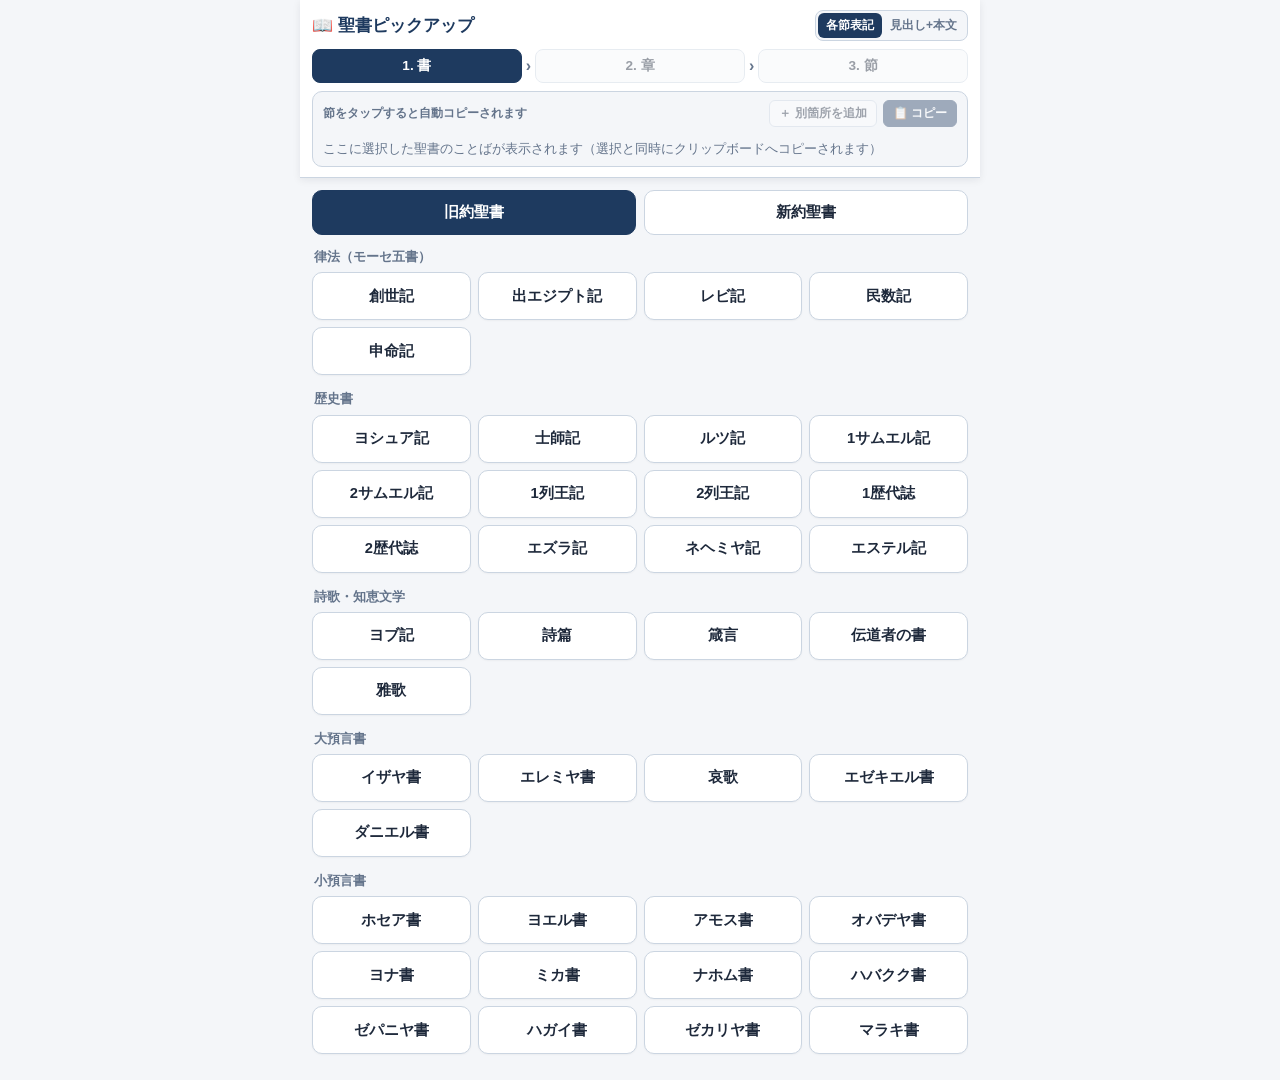
==== bpup/index.html @ 84efe38f "Add files via upload" ====
<!DOCTYPE html>
<html lang="ja">
<head>
  <meta charset="UTF-8">
  <meta name="viewport" content="width=device-width, initial-scale=1.0, maximum-scale=1.0, user-scalable=no, viewport-fit=cover">
  <meta name="theme-color" content="#1e3a5f">
  <meta name="apple-mobile-web-app-capable" content="yes">
  <meta name="apple-mobile-web-app-status-bar-style" content="black-translucent">
  <meta name="apple-mobile-web-app-title" content="聖書ピックアップ">
  <title>聖書箇所ピックアップ</title>
  <link rel="manifest" href="./manifest.json">
  <link rel="icon" type="image/svg+xml" href="./icon.svg">
  <link rel="apple-touch-icon" href="./icon-192.png">
  <link rel="stylesheet" href="./style.css">
</head>
<body>
  <div class="app-shell">
    <!-- 固定ヘッダー＆コピー済みプレビュー領域 -->
    <header class="top-panel">
      <div class="header-row">
        <h1 class="app-title">📖 聖書ピックアップ</h1>
        <div class="format-toggle" role="group" aria-label="コピー形式">
          <button type="button" id="fmtPerVerse" class="fmt-btn active">各節表記</button>
          <button type="button" id="fmtHeader" class="fmt-btn">見出し+本文</button>
        </div>
      </div>

      <!-- パンくずナビゲーション（タップで階層移動） -->
      <nav class="breadcrumb-bar" aria-label="選択ステップ">
        <button type="button" id="navBook" class="crumb active">1. 書</button>
        <span class="crumb-sep">›</span>
        <button type="button" id="navChapter" class="crumb" disabled>2. 章</button>
        <span class="crumb-sep">›</span>
        <button type="button" id="navVerse" class="crumb" disabled>3. 節</button>
      </nav>

      <!-- コピー状態＆プレビューカード -->
      <div class="copy-card" id="copyCard">
        <div class="copy-card-header">
          <span class="copy-badge" id="copyBadge">節をタップすると自動コピーされます</span>
          <div class="copy-actions">
            <button type="button" id="btnKeepPassage" class="action-chip" disabled>＋ 別箇所を追加</button>
            <button type="button" id="btnClearAll" class="action-chip sub" hidden>クリア</button>
            <button type="button" id="btnManualCopy" class="action-chip primary" disabled>📋 コピー</button>
          </div>
        </div>
        <div id="keptList" class="kept-list" hidden></div>
        <div id="previewBox" class="preview-box empty">ここに選択した聖書のことばが表示されます（選択と同時にクリップボードへコピーされます）</div>
      </div>
    </header>

    <!-- メイン選択エリア -->
    <main class="main-content" id="mainContent">
      <!-- STEP 1: 書名選択 -->
      <section id="stepBook" class="step-view">
        <div class="testament-tabs">
          <button type="button" id="tabOT" class="testament-tab active">旧約聖書</button>
          <button type="button" id="tabNT" class="testament-tab">新約聖書</button>
        </div>
        <div id="bookGridContainer" class="book-categories"></div>
      </section>

      <!-- STEP 2: 章選択 -->
      <section id="stepChapter" class="step-view" hidden>
        <div class="step-header">
          <button type="button" id="backToBook" class="back-btn">‹ 書一覧</button>
          <span id="chapterStepTitle" class="step-title"></span>
        </div>
        <div id="chapterGrid" class="number-grid"></div>
      </section>

      <!-- STEP 3: 節選択 -->
      <section id="stepVerse" class="step-view" hidden>
        <div class="step-header">
          <button type="button" id="backToChapter" class="back-btn">‹ 章一覧</button>
          <span id="verseStepTitle" class="step-title"></span>
        </div>

        <!-- 単一節 / 複数節範囲 モード切替＆ワンタップ調整バー -->
        <div class="verse-mode-panel">
          <div class="verse-mode-tabs" role="group" aria-label="節の選択モード">
            <button type="button" id="modeSingleBtn" class="verse-mode-tab">1節のみコピー</button>
            <button type="button" id="modeRangeBtn" class="verse-mode-tab active">範囲コピー (開始→終了)</button>
          </div>
          <div class="range-adjust-bar" id="rangeAdjustBar" hidden>
            <span class="range-current-label" id="rangeCurrentLabel"></span>
            <div class="range-adjust-btns">
              <button type="button" id="btnMakeSingle" class="adj-btn" hidden>開始の1節のみ</button>
              <button type="button" id="btnShrinkEnd" class="adj-btn">−1節</button>
              <button type="button" id="btnExpandEnd" class="adj-btn">＋1節広げる</button>
            </div>
          </div>
          <p class="verse-hint" id="verseHint">1回目のタップで開始節（即コピー）、2回目のタップで終了節（範囲コピー）になります。</p>
        </div>

        <div id="verseGrid" class="number-grid verse-number-grid"></div>
        <div class="verse-list-header">本文をタップしても選択できます</div>
        <div id="verseTextList" class="verse-text-list"></div>
      </section>
    </main>

    <!-- コピー通知トースト -->
    <div id="toast" class="toast" role="status" aria-live="polite" hidden></div>
  </div>

  <script src="./bible_data.js"></script>
  <script src="./app.js"></script>
</body>
</html>
---- bpup/style.css ----
:root {
  --bg: #f4f6f9;
  --surface: #ffffff;
  --primary: #1e3a5f;
  --primary-light: #2b548a;
  --primary-soft: #e8eff7;
  --accent: #0d9488;
  --accent-soft: #ccfbf1;
  --copied-bg: #ecfdf5;
  --copied-border: #10b981;
  --copied-text: #065f46;
  --text: #1e293b;
  --text-muted: #64748b;
  --border: #cbd5e1;
  --radius: 12px;
  --shadow: 0 2px 8px rgba(15, 23, 42, 0.08);
}

* {
  box-sizing: border-box;
  -webkit-tap-highlight-color: transparent;
}

html, body {
  margin: 0;
  padding: 0;
  background: var(--bg);
  color: var(--text);
  font-family: -apple-system, BlinkMacSystemFont, "Hiragino Sans", "Yu Gothic UI", "Meiryo", sans-serif;
  font-size: 16px;
  line-height: 1.5;
  overscroll-behavior-y: none;
}

.app-shell {
  max-width: 680px;
  margin: 0 auto;
  min-height: 100dvh;
  display: flex;
  flex-direction: column;
}

/* 固定ヘッダー */
.top-panel {
  position: sticky;
  top: 0;
  z-index: 20;
  background: var(--surface);
  padding: 10px 12px 10px;
  border-bottom: 1px solid var(--border);
  box-shadow: var(--shadow);
}

.header-row {
  display: flex;
  align-items: center;
  justify-content: space-between;
  gap: 8px;
  margin-bottom: 8px;
}

.app-title {
  margin: 0;
  font-size: 1.05rem;
  font-weight: 700;
  color: var(--primary);
}

.format-toggle {
  display: inline-flex;
  background: var(--bg);
  border-radius: 8px;
  padding: 2px;
  border: 1px solid var(--border);
}

.fmt-btn {
  border: none;
  background: transparent;
  color: var(--text-muted);
  font-size: 0.75rem;
  font-weight: 600;
  padding: 4px 8px;
  border-radius: 6px;
  cursor: pointer;
}

.fmt-btn.active {
  background: var(--primary);
  color: #fff;
}

/* パンくずバー */
.breadcrumb-bar {
  display: flex;
  align-items: center;
  gap: 4px;
  margin-bottom: 8px;
}

.crumb {
  flex: 1;
  border: 1px solid var(--border);
  background: var(--bg);
  color: var(--text);
  font-size: 0.85rem;
  font-weight: 600;
  padding: 7px 6px;
  border-radius: 8px;
  cursor: pointer;
  white-space: nowrap;
  overflow: hidden;
  text-overflow: ellipsis;
  text-align: center;
}

.crumb:disabled {
  opacity: 0.45;
  cursor: default;
}

.crumb.active {
  background: var(--primary);
  color: #fff;
  border-color: var(--primary);
}

.crumb.selected:not(.active) {
  background: var(--primary-soft);
  color: var(--primary);
  border-color: var(--primary-light);
}

.crumb-sep {
  color: var(--text-muted);
  font-weight: 700;
}

/* コピー状態＆プレビューカード */
.copy-card {
  background: var(--bg);
  border: 1.5px solid var(--border);
  border-radius: 10px;
  padding: 8px 10px;
  transition: background-color 0.2s, border-color 0.2s;
}

.copy-card.copied {
  background: var(--copied-bg);
  border-color: var(--copied-border);
}

.copy-card-header {
  display: flex;
  align-items: center;
  justify-content: space-between;
  flex-wrap: wrap;
  gap: 6px;
  margin-bottom: 6px;
}

.copy-badge {
  font-size: 0.78rem;
  font-weight: 700;
  color: var(--text-muted);
}

.copy-card.copied .copy-badge {
  color: var(--copied-text);
}

.copy-actions {
  display: flex;
  align-items: center;
  gap: 6px;
}

.action-chip {
  border: 1px solid var(--border);
  background: var(--surface);
  color: var(--text);
  font-size: 0.76rem;
  font-weight: 600;
  padding: 4px 9px;
  border-radius: 6px;
  cursor: pointer;
}

.action-chip:disabled {
  opacity: 0.4;
  cursor: default;
}

.action-chip.primary {
  background: var(--primary);
  color: #fff;
  border-color: var(--primary);
}

.action-chip.sub {
  color: #b91c1c;
  border-color: #fca5a5;
  background: #fef2f2;
}

.kept-list {
  display: flex;
  flex-wrap: wrap;
  gap: 4px;
  margin-bottom: 6px;
}

.kept-tag {
  display: inline-flex;
  align-items: center;
  gap: 4px;
  background: var(--primary-soft);
  color: var(--primary);
  font-size: 0.74rem;
  font-weight: 600;
  padding: 2px 8px;
  border-radius: 999px;
}

.kept-tag button {
  border: none;
  background: none;
  color: var(--primary);
  font-weight: 700;
  padding: 0 2px;
  cursor: pointer;
}

.preview-box {
  font-size: 0.85rem;
  max-height: 76px;
  overflow-y: auto;
  white-space: pre-wrap;
  word-break: break-word;
  color: var(--text);
}

.preview-box.empty {
  color: var(--text-muted);
  font-size: 0.8rem;
}

/* メイン選択エリア */
.main-content {
  flex: 1;
  padding: 12px;
}

.testament-tabs {
  display: grid;
  grid-template-columns: 1fr 1fr;
  gap: 8px;
  margin-bottom: 12px;
}

.testament-tab {
  border: 1.5px solid var(--border);
  background: var(--surface);
  color: var(--text);
  font-size: 0.95rem;
  font-weight: 700;
  padding: 11px 8px;
  border-radius: 10px;
  cursor: pointer;
}

.testament-tab.active {
  background: var(--primary);
  color: #fff;
  border-color: var(--primary);
}

.category-block {
  margin-bottom: 14px;
}

.category-title {
  font-size: 0.8rem;
  font-weight: 700;
  color: var(--text-muted);
  margin: 0 0 6px 2px;
}

.book-grid {
  display: grid;
  grid-template-columns: repeat(3, 1fr);
  gap: 7px;
}

@media (min-width: 480px) {
  .book-grid {
    grid-template-columns: repeat(4, 1fr);
  }
}

.book-btn {
  border: 1px solid var(--border);
  background: var(--surface);
  color: var(--text);
  border-radius: 10px;
  padding: 12px 6px;
  text-align: center;
  cursor: pointer;
  font-size: 0.92rem;
  font-weight: 700;
  min-height: 48px;
  box-shadow: 0 1px 2px rgba(0, 0, 0, 0.04);
  transition: transform 0.08s, background-color 0.12s;
}

.book-btn:active {
  transform: scale(0.97);
}

.book-btn.selected {
  background: var(--primary-soft);
  border-color: var(--primary);
  color: var(--primary);
}

/* 章・節グリッド */
.step-header {
  display: flex;
  align-items: center;
  justify-content: space-between;
  gap: 8px;
  margin-bottom: 10px;
}

.back-btn {
  border: 1px solid var(--border);
  background: var(--surface);
  color: var(--primary);
  font-size: 0.85rem;
  font-weight: 700;
  padding: 7px 12px;
  border-radius: 8px;
  cursor: pointer;
}

.step-title {
  font-size: 1rem;
  font-weight: 700;
  color: var(--primary);
  flex: 1;
}

/* 節選択モード＆範囲微調整バー */
.verse-mode-panel {
  background: var(--surface);
  border: 1px solid var(--border);
  border-radius: 10px;
  padding: 9px 10px;
  margin-bottom: 10px;
}

.verse-mode-tabs {
  display: grid;
  grid-template-columns: 1fr 1fr;
  gap: 6px;
  margin-bottom: 8px;
}

.verse-mode-tab {
  border: 1.5px solid var(--border);
  background: var(--bg);
  color: var(--text);
  font-size: 0.84rem;
  font-weight: 700;
  padding: 8px 6px;
  border-radius: 8px;
  cursor: pointer;
}

.verse-mode-tab.active {
  background: var(--primary);
  color: #fff;
  border-color: var(--primary);
}

.range-adjust-bar {
  display: flex;
  align-items: center;
  justify-content: space-between;
  flex-wrap: wrap;
  gap: 6px;
  padding: 6px 8px;
  margin-bottom: 6px;
  background: var(--primary-soft);
  border-radius: 8px;
}

.range-current-label {
  font-size: 0.84rem;
  font-weight: 700;
  color: var(--primary);
}

.range-adjust-btns {
  display: flex;
  align-items: center;
  gap: 6px;
}

.adj-btn {
  border: 1px solid var(--primary-light);
  background: var(--surface);
  color: var(--primary);
  font-size: 0.78rem;
  font-weight: 700;
  padding: 5px 10px;
  border-radius: 6px;
  cursor: pointer;
}

.adj-btn:disabled {
  opacity: 0.4;
  cursor: default;
}

.verse-hint {
  margin: 0;
  font-size: 0.78rem;
  color: var(--text-muted);
}

.number-grid {
  display: grid;
  grid-template-columns: repeat(5, 1fr);
  gap: 8px;
}

@media (min-width: 480px) {
  .number-grid {
    grid-template-columns: repeat(7, 1fr);
  }
}

.num-btn {
  border: 1px solid var(--border);
  background: var(--surface);
  color: var(--text);
  font-size: 1rem;
  font-weight: 700;
  height: 48px;
  border-radius: 10px;
  cursor: pointer;
  box-shadow: 0 1px 2px rgba(0, 0, 0, 0.04);
}

.num-btn:active {
  transform: scale(0.95);
}

.num-btn.in-range {
  background: var(--accent-soft);
  border-color: var(--accent);
  color: var(--copied-text);
}

.num-btn.range-edge {
  background: var(--accent);
  border-color: var(--accent);
  color: #fff;
}

/* 節本文リスト */
.verse-list-header {
  margin: 16px 0 8px;
  font-size: 0.82rem;
  font-weight: 700;
  color: var(--text-muted);
}

.verse-text-list {
  display: flex;
  flex-direction: column;
  gap: 6px;
  padding-bottom: 32px;
}

.verse-row {
  border: 1px solid var(--border);
  background: var(--surface);
  border-radius: 10px;
  padding: 9px 11px;
  cursor: pointer;
  display: flex;
  gap: 8px;
  align-items: flex-start;
  text-align: left;
  width: 100%;
  font-family: inherit;
  font-size: 0.9rem;
  line-height: 1.5;
  color: var(--text);
}

.verse-row.in-range {
  background: var(--copied-bg);
  border-color: var(--copied-border);
}

.verse-row.range-edge {
  background: var(--accent-soft);
  border-color: var(--accent);
  font-weight: 600;
}

.verse-num-label {
  font-weight: 700;
  color: var(--primary);
  min-width: 26px;
}

.verse-body-label {
  flex: 1;
}

/* トースト通知 */
.toast {
  position: fixed;
  bottom: 20px;
  left: 50%;
  transform: translateX(-50%);
  background: rgba(15, 23, 42, 0.92);
  color: #fff;
  padding: 10px 18px;
  border-radius: 999px;
  font-size: 0.85rem;
  font-weight: 600;
  box-shadow: 0 4px 14px rgba(0, 0, 0, 0.25);
  z-index: 100;
  white-space: nowrap;
  pointer-events: none;
}
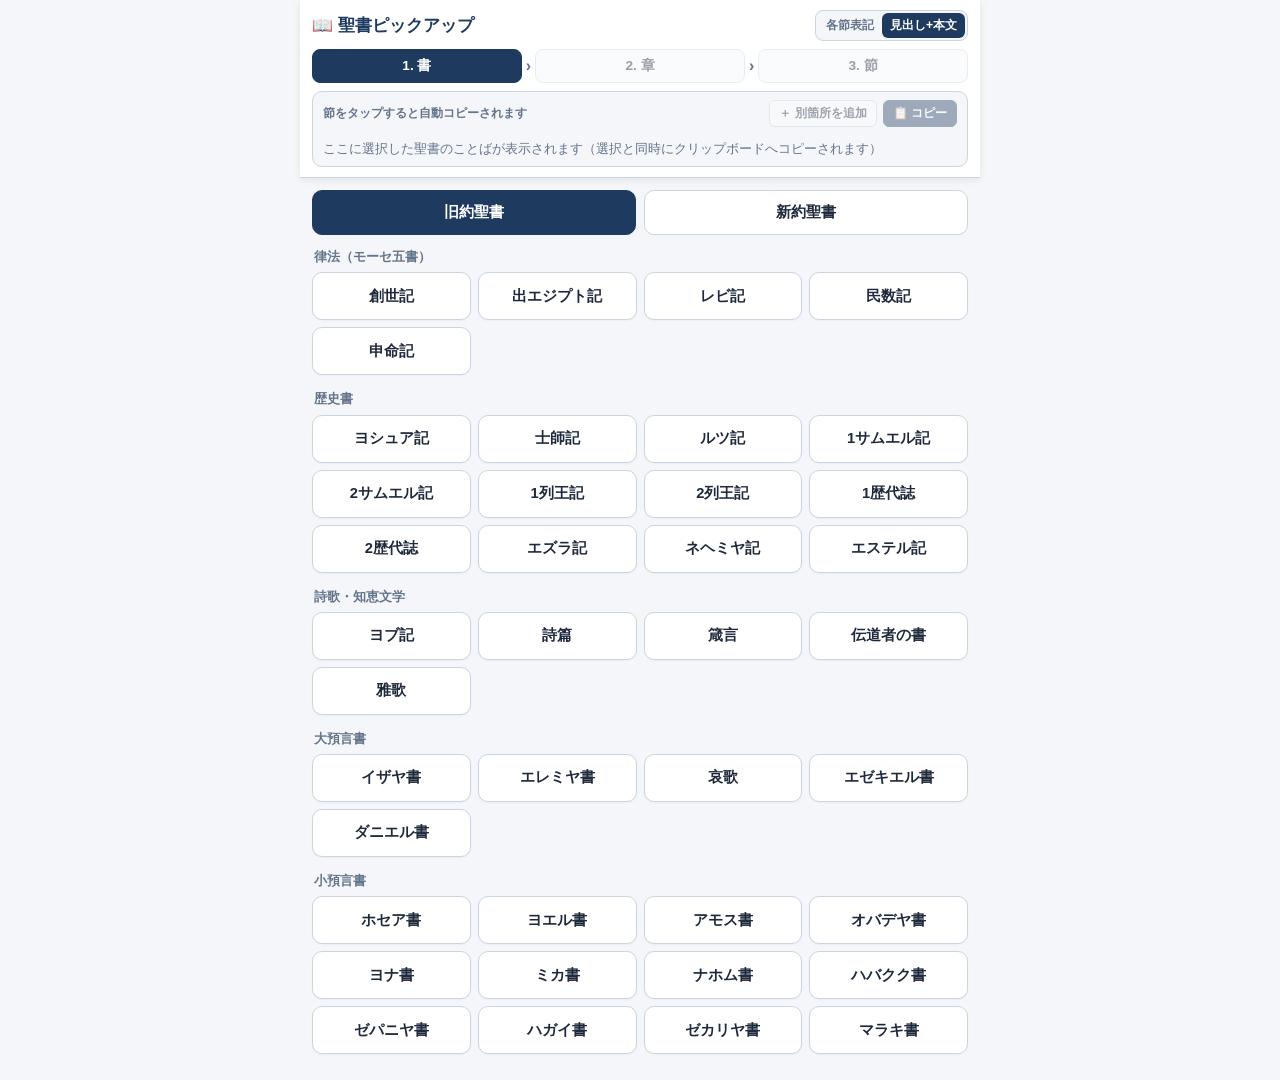
==== commit 874bb008: "Update button classes for format toggle" ====
--- a/bpup/index.html
+++ b/bpup/index.html
@@ -20,8 +20,8 @@
       <div class="header-row">
         <h1 class="app-title">📖 聖書ピックアップ</h1>
         <div class="format-toggle" role="group" aria-label="コピー形式">
-          <button type="button" id="fmtPerVerse" class="fmt-btn active">各節表記</button>
-          <button type="button" id="fmtHeader" class="fmt-btn">見出し+本文</button>
+          <button type="button" id="fmtPerVerse" class="fmt-btn">各節表記</button>
+          <button type="button" id="fmtHeader" class="fmt-btn active">見出し+本文</button>
         </div>
       </div>
 
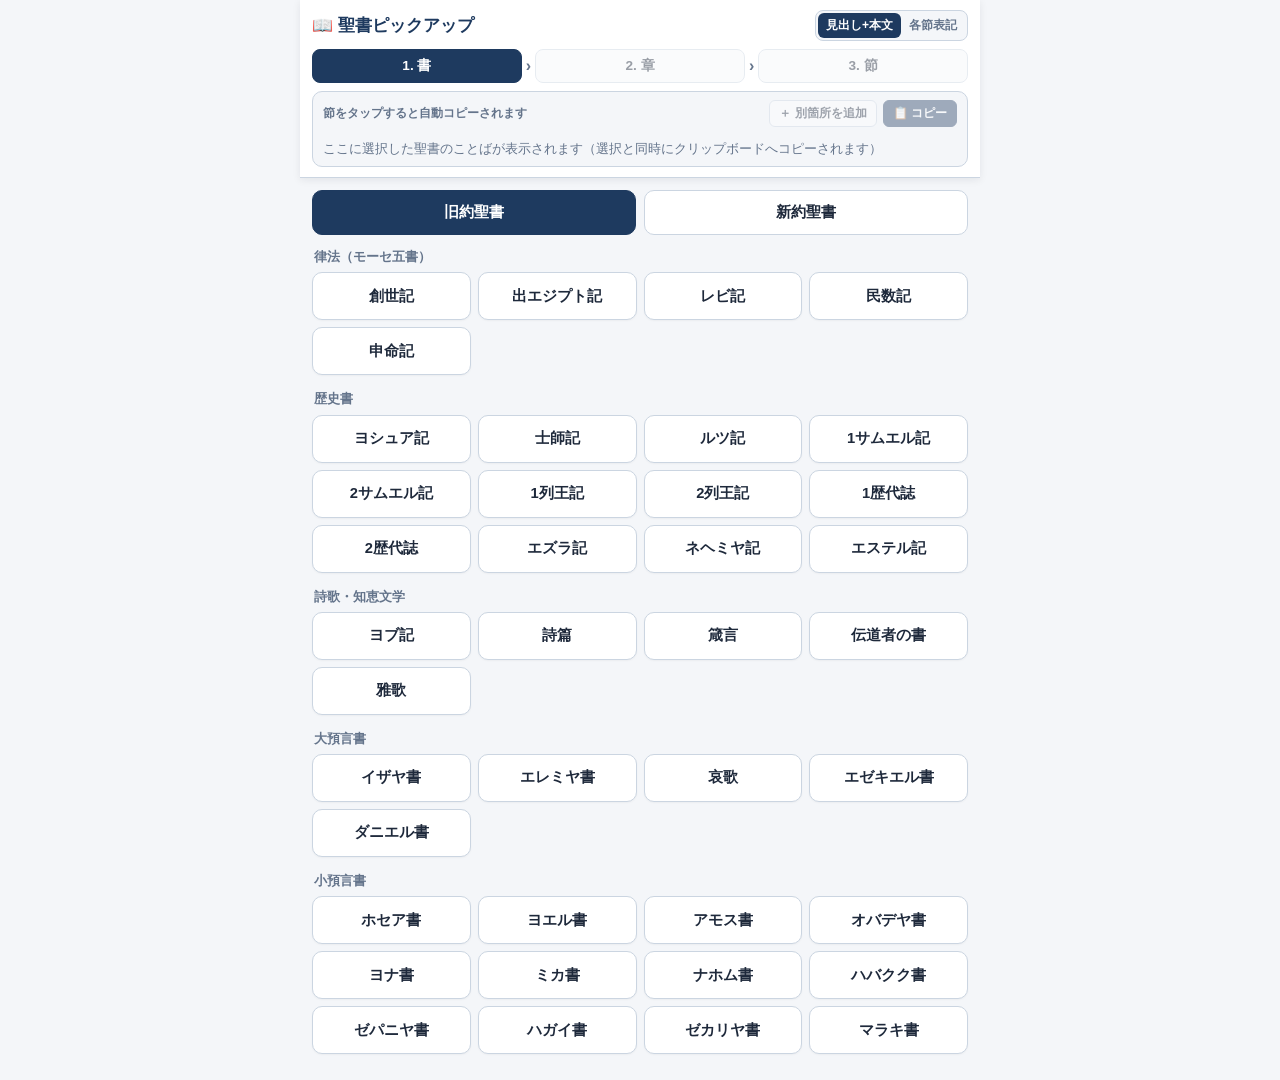
==== commit 7c9afe26: "Reorder format toggle buttons in index.html" ====
--- a/bpup/index.html
+++ b/bpup/index.html
@@ -20,8 +20,8 @@
       <div class="header-row">
         <h1 class="app-title">📖 聖書ピックアップ</h1>
         <div class="format-toggle" role="group" aria-label="コピー形式">
+          <button type="button" id="fmtHeader" class="fmt-btn active">見出し+本文</button>
           <button type="button" id="fmtPerVerse" class="fmt-btn">各節表記</button>
-          <button type="button" id="fmtHeader" class="fmt-btn active">見出し+本文</button>
         </div>
       </div>
 
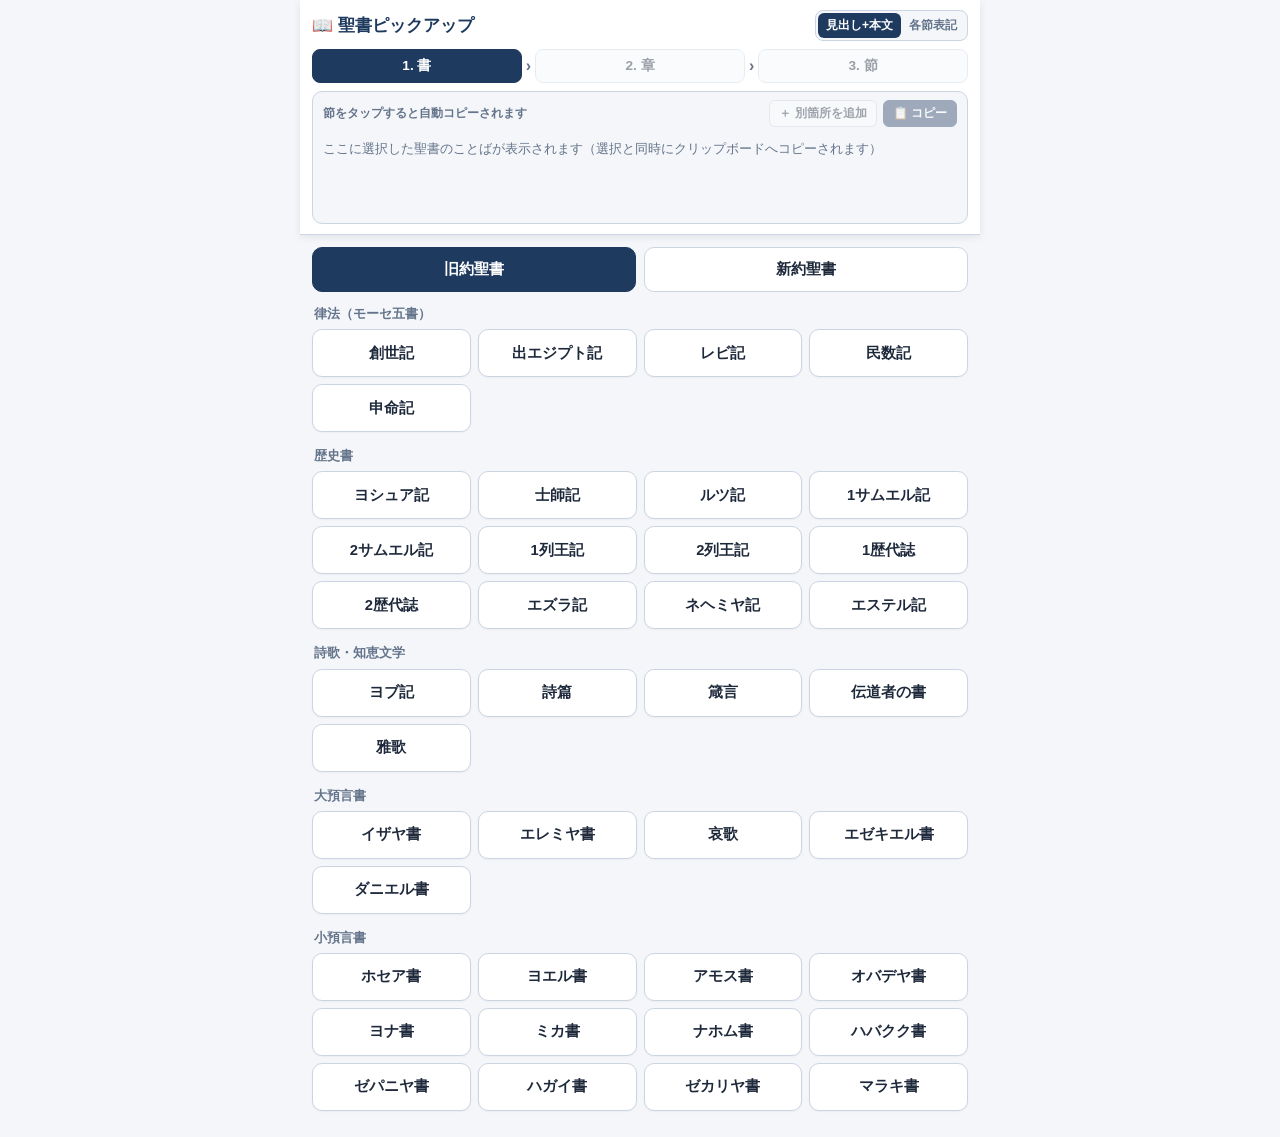
==== commit bf8568fc: "Add files via upload" ====
--- a/bpup/index.html
+++ b/bpup/index.html
@@ -76,23 +76,6 @@
           <span id="verseStepTitle" class="step-title"></span>
         </div>
 
-        <!-- 単一節 / 複数節範囲 モード切替＆ワンタップ調整バー -->
-        <div class="verse-mode-panel">
-          <div class="verse-mode-tabs" role="group" aria-label="節の選択モード">
-            <button type="button" id="modeSingleBtn" class="verse-mode-tab">1節のみコピー</button>
-            <button type="button" id="modeRangeBtn" class="verse-mode-tab active">範囲コピー (開始→終了)</button>
-          </div>
-          <div class="range-adjust-bar" id="rangeAdjustBar" hidden>
-            <span class="range-current-label" id="rangeCurrentLabel"></span>
-            <div class="range-adjust-btns">
-              <button type="button" id="btnMakeSingle" class="adj-btn" hidden>開始の1節のみ</button>
-              <button type="button" id="btnShrinkEnd" class="adj-btn">−1節</button>
-              <button type="button" id="btnExpandEnd" class="adj-btn">＋1節広げる</button>
-            </div>
-          </div>
-          <p class="verse-hint" id="verseHint">1回目のタップで開始節（即コピー）、2回目のタップで終了節（範囲コピー）になります。</p>
-        </div>
-
         <div id="verseGrid" class="number-grid verse-number-grid"></div>
         <div class="verse-list-header">本文をタップしても選択できます</div>
         <div id="verseTextList" class="verse-text-list"></div>
--- a/bpup/style.css
+++ b/bpup/style.css
@@ -233,7 +233,8 @@
 
 .preview-box {
   font-size: 0.85rem;
-  max-height: 76px;
+  min-height: 76px;
+  max-height: 152px;
   overflow-y: auto;
   white-space: pre-wrap;
   word-break: break-word;
@@ -348,85 +349,6 @@
   font-weight: 700;
   color: var(--primary);
   flex: 1;
-}
-
-/* 節選択モード＆範囲微調整バー */
-.verse-mode-panel {
-  background: var(--surface);
-  border: 1px solid var(--border);
-  border-radius: 10px;
-  padding: 9px 10px;
-  margin-bottom: 10px;
-}
-
-.verse-mode-tabs {
-  display: grid;
-  grid-template-columns: 1fr 1fr;
-  gap: 6px;
-  margin-bottom: 8px;
-}
-
-.verse-mode-tab {
-  border: 1.5px solid var(--border);
-  background: var(--bg);
-  color: var(--text);
-  font-size: 0.84rem;
-  font-weight: 700;
-  padding: 8px 6px;
-  border-radius: 8px;
-  cursor: pointer;
-}
-
-.verse-mode-tab.active {
-  background: var(--primary);
-  color: #fff;
-  border-color: var(--primary);
-}
-
-.range-adjust-bar {
-  display: flex;
-  align-items: center;
-  justify-content: space-between;
-  flex-wrap: wrap;
-  gap: 6px;
-  padding: 6px 8px;
-  margin-bottom: 6px;
-  background: var(--primary-soft);
-  border-radius: 8px;
-}
-
-.range-current-label {
-  font-size: 0.84rem;
-  font-weight: 700;
-  color: var(--primary);
-}
-
-.range-adjust-btns {
-  display: flex;
-  align-items: center;
-  gap: 6px;
-}
-
-.adj-btn {
-  border: 1px solid var(--primary-light);
-  background: var(--surface);
-  color: var(--primary);
-  font-size: 0.78rem;
-  font-weight: 700;
-  padding: 5px 10px;
-  border-radius: 6px;
-  cursor: pointer;
-}
-
-.adj-btn:disabled {
-  opacity: 0.4;
-  cursor: default;
-}
-
-.verse-hint {
-  margin: 0;
-  font-size: 0.78rem;
-  color: var(--text-muted);
 }
 
 .number-grid {
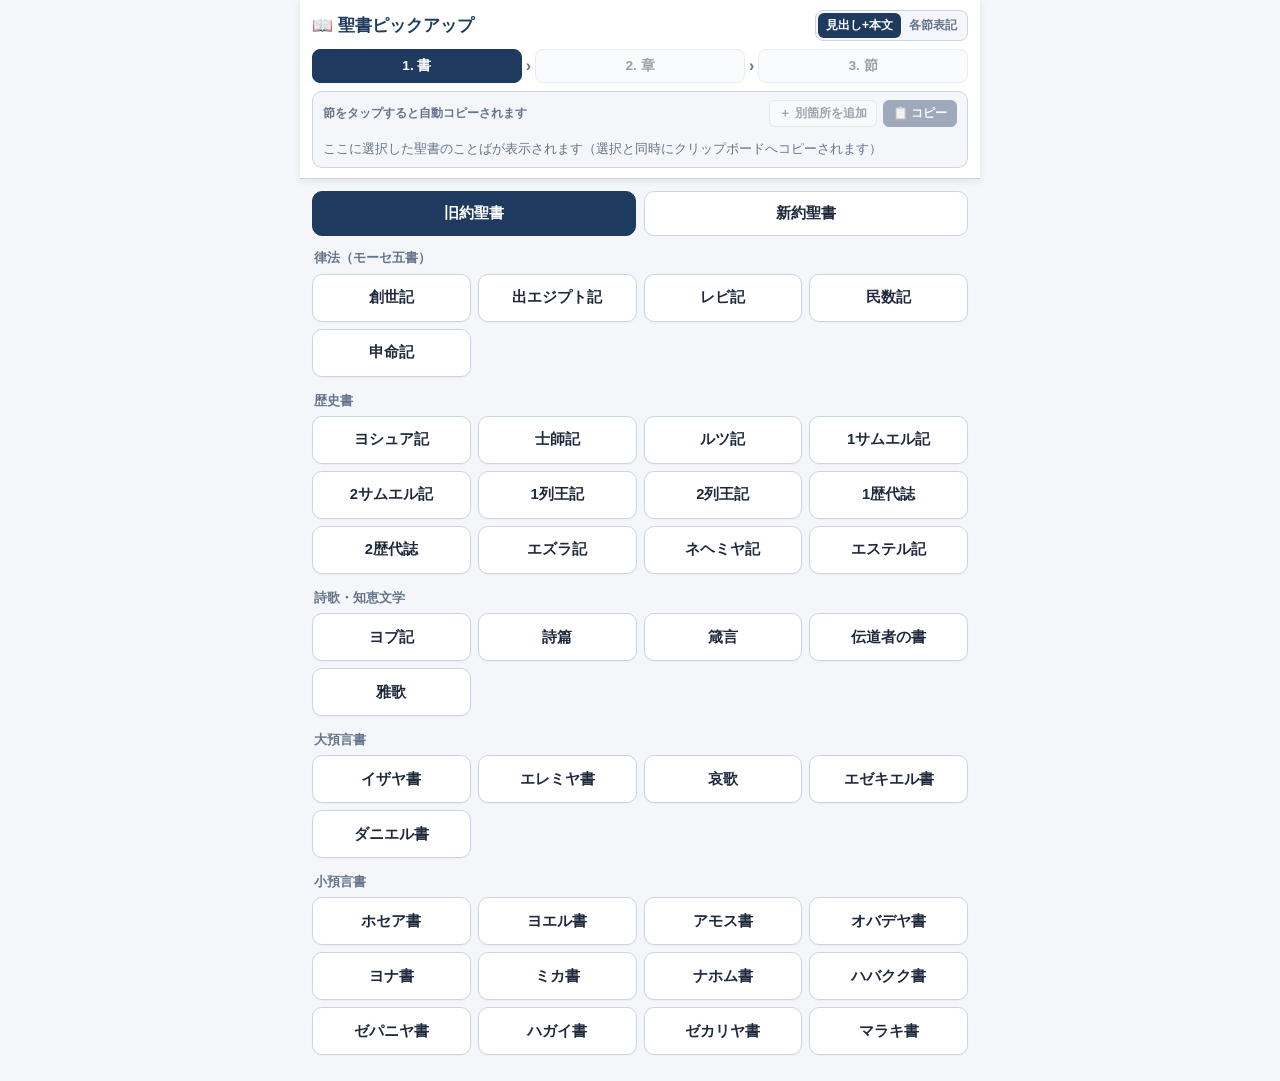
==== commit 9da63ced: "Add files via upload" ====
--- a/bpup/index.html
+++ b/bpup/index.html
@@ -46,6 +46,7 @@
         </div>
         <div id="keptList" class="kept-list" hidden></div>
         <div id="previewBox" class="preview-box empty">ここに選択した聖書のことばが表示されます（選択と同時にクリップボードへコピーされます）</div>
+        <button type="button" id="btnToggleExpand" class="expand-toggle-btn" hidden>▼ 画面いっぱいに広げる</button>
       </div>
     </header>
 
--- a/bpup/style.css
+++ b/bpup/style.css
@@ -232,18 +232,45 @@
 }
 
 .preview-box {
-  font-size: 0.85rem;
-  min-height: 76px;
-  max-height: 152px;
+  font-size: 0.88rem;
+  line-height: 1.6;
+  max-height: 84px;
   overflow-y: auto;
   white-space: pre-wrap;
   word-break: break-word;
   color: var(--text);
+  transition: min-height 0.18s ease, max-height 0.18s ease;
+}
+
+.preview-box.expanded {
+  min-height: calc(100dvh - 210px);
+  max-height: calc(100dvh - 210px);
+  font-size: 0.98rem;
+  line-height: 1.75;
+  padding: 4px 2px;
 }
 
 .preview-box.empty {
   color: var(--text-muted);
   font-size: 0.8rem;
+}
+
+.expand-toggle-btn {
+  margin-top: 6px;
+  width: 100%;
+  border: 1px solid var(--copied-border);
+  background: var(--surface);
+  color: var(--copied-text);
+  font-size: 0.8rem;
+  font-weight: 700;
+  padding: 6px 10px;
+  border-radius: 7px;
+  cursor: pointer;
+  text-align: center;
+}
+
+.expand-toggle-btn:active {
+  opacity: 0.8;
 }
 
 /* メイン選択エリア */
